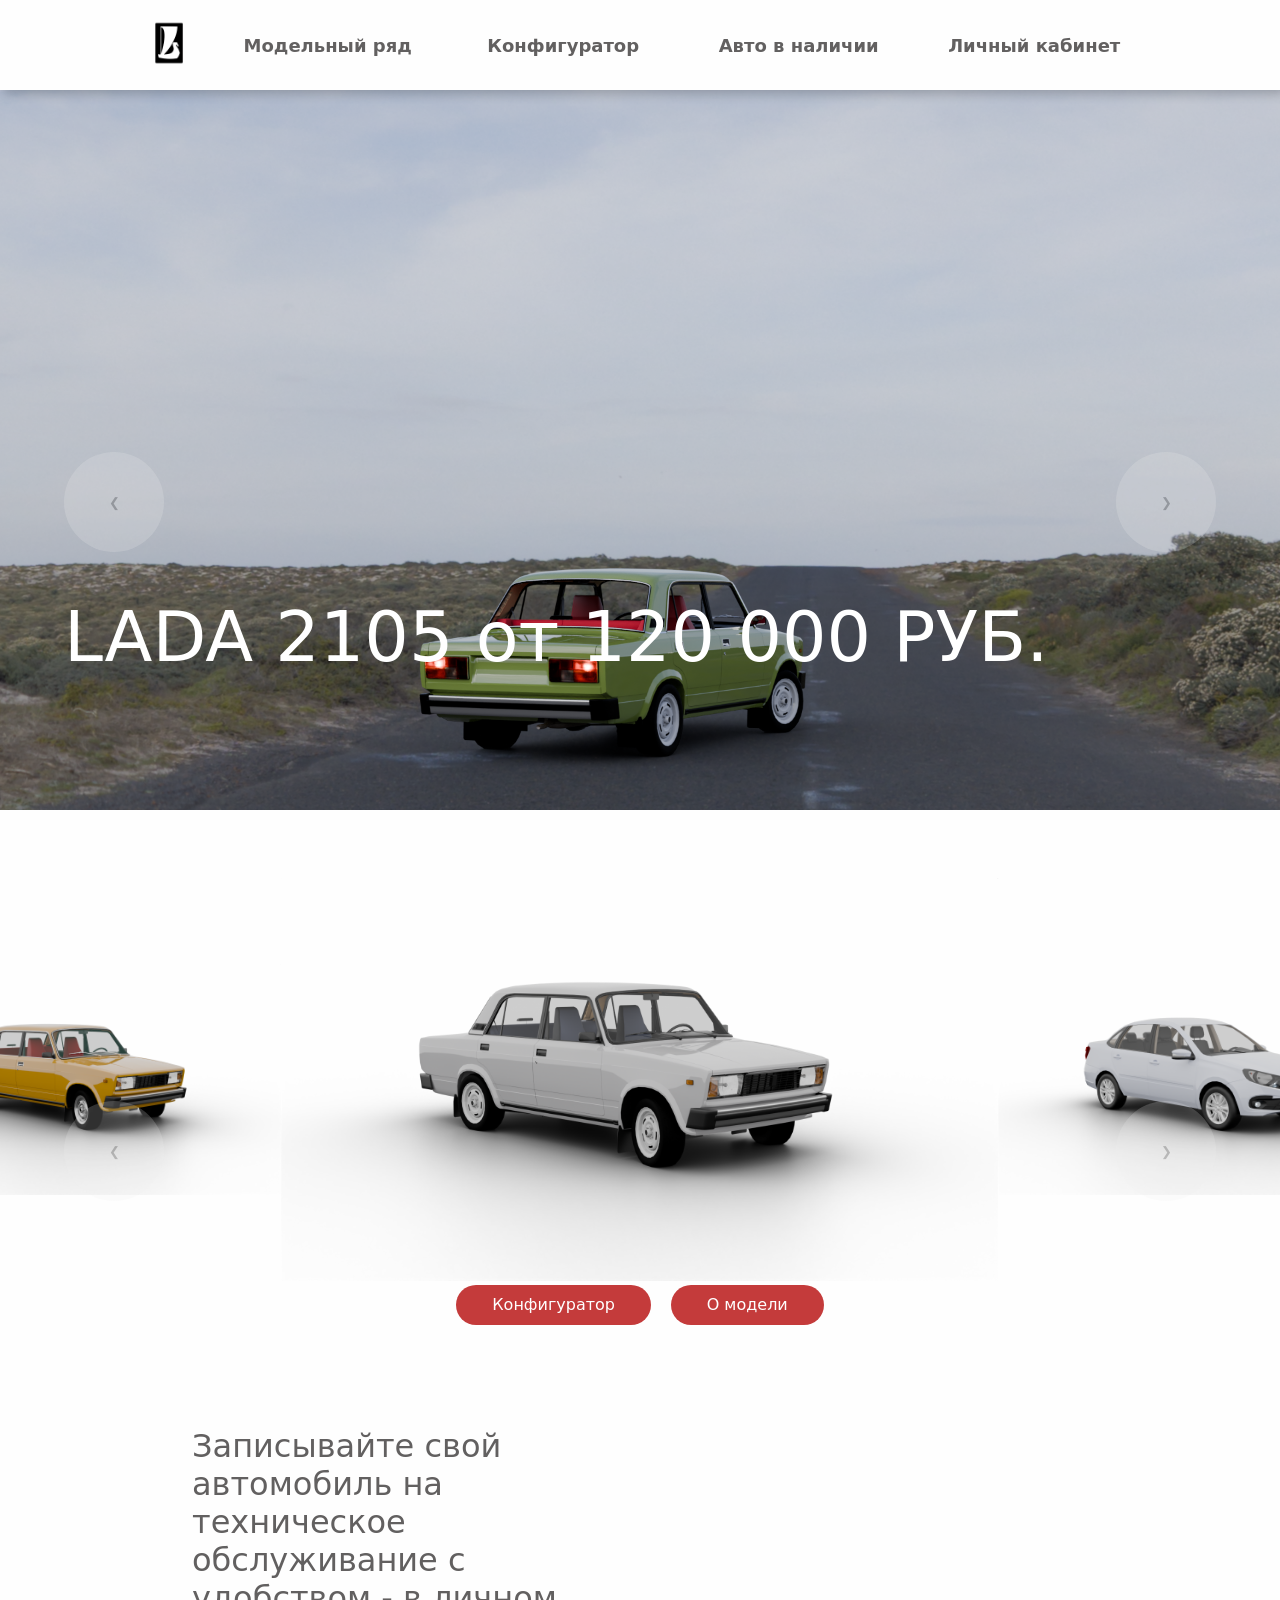
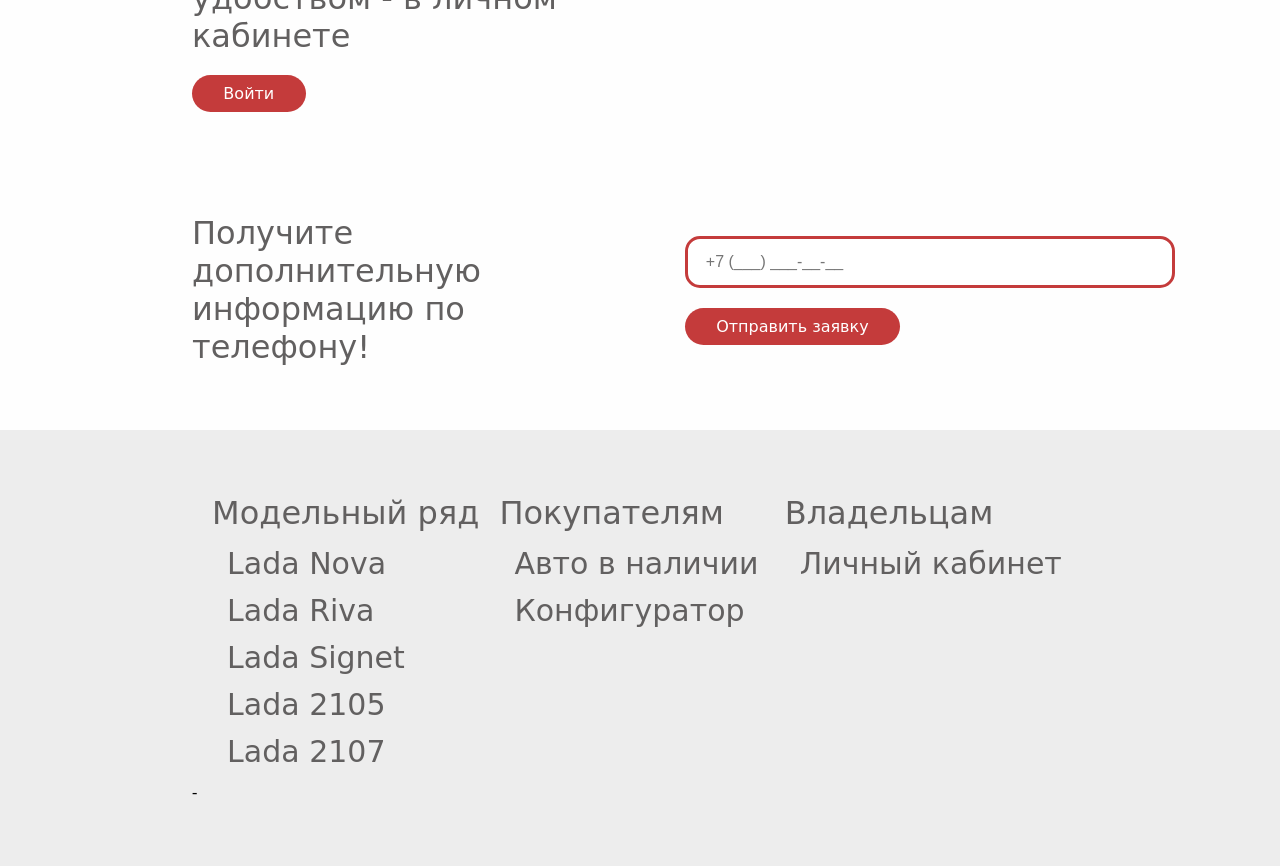
==== index.html @ 24da42d7 "авто в наличии" ====
<!DOCTYPE html>
<html lang="ru">
<head>
    <link rel="stylesheet" href="styles/pages/main_page/main_page.css">
    <meta charset="UTF-8">
    <meta name="viewport" content="width=device-width, initial-scale=1.0">
    <title>LADA</title>
</head>
<body>
    <header>
        <nav>
            <a href="index.html">
                <img src="media/logo.png" alt="Логотип" class="image--scaling">
            </a>
            <button class="burger" id="burgerBtn" aria-label="Открыть меню">
                <span class="burger__line"></span>
                <span class="burger__line"></span>
                <span class="burger__line"></span>
            </button>
            <div class="navigation__buttons" id="navMenu">
                <a href="models.html" class="button--sharp">Модельный ряд</a>
                <a class="button--sharp">Конфигуратор</a>
                <a href="actual.html" class="button--sharp">Авто в наличии</a>
                <a href="profile.html" class="button--sharp">Личный кабинет</a>
            </div>
        </nav>
    </header>
    <section class="sales">
            <button class="button--left" id="sales__switch--left">&#10094;</button>
            <div class="sales__cards" id="sales__cards">
                <div id="lada2105" class="sales__card">
                    <img src="media/render.png" class="image--fullfill">
                    <div class="text--title">LADA 2105 от 120 000 РУБ.</div>
                </div>
                <div id="lada2105" class="sales__card">
                    <img src="media/render2.png" class="image--fullfill">
                    <div class="text--title">LADA 2105 от 120 000 РУБ.</div>
                </div>
                <div id="ladaRiva" class="sales__card">
                    <img src="media/render3.png" class="image--fullfill">
                    <div class="text--title">НОВАЯ GRANTA 1.6 MT от 215.000 РУБ.</div>
                </div>
            </div>
            <button class="button--next" id="sales__switch--right">&#10095;</button>
        </section>
        <section class="popular">
            <button class="button--left" id="popular__switch--left">&#10094;</button>
            <div class="popular__track" id="popular__track">
                <div class="popular__card">
                    <img src="media/img1.png" alt="Подробнее" class="image--scaling">
                </div>
                <div class="popular__card">
                    <img src="media/img2.png" alt="Подробнее" class="image--scaling">
                </div>
                <div class="popular__card">
                    <img src="media/img3.png" alt="Подробнее" class="image--scaling">
                </div>
                <div class="popular__card">
                    <img src="media/img4.png" alt="Подробнее" class="image--scaling">
                </div>
                <div class="popular__card">
                    <img src="media/img5.png" alt="Подробнее" class="image--scaling">
                </div>
                <div class="popular__card">
                    <img src="media/img6.png" alt="Подробнее" class="image--scaling">
                </div>
            </div>
            <div class="popular__actions">
                <button class="button--red">Конфигуратор</button>
                <button class="button--red">О модели</button>
            </div>
            <button class="button--next" id="popular__switch--right">&#10095;</button>
        </section>
        <section class="service">
            <div class="service__info">
                <div class="text--gray">
                    Записывайте свой автомобиль на техническое обслуживание с удобством - в личном кабинете
                </div>
                <button class="button--red">Войти</button>
            </div>
        </section>
        <section class="consultation">
            <div class="text--gray">
                Получите дополнительную информацию по телефону!
            </div>
            <div class="consultation__form">
                <input class="input--text" type="tel" placeholder="+7 (___) ___-__-__">
                <button class="button--red">Отправить заявку</button>
            </div>
        </section>
    <footer class="footer">
        <div class="footer__lists">
            <div class="footer__list">
                <div class="text--gray">
                    Модельный ряд
                </div>
                <ul class="list">
                    <li>
                        <button class="button--light">Lada Nova</button>
                    </li>
                    <li>
                        <button class="button--light">Lada Riva</button>
                    </li>
                    <li>
                        <button class="button--light">Lada Signet</button>
                    </li>
                    <li>
                        <button class="button--light">Lada 2105</button>
                    </li>
                    <li>
                        <button class="button--light">Lada 2107</button>
                    </li>
                </ul>
            </div>
            <div class="footer__list">
                <div class="text--gray">
                    Покупателям
                </div>
                <ul class="list">
                     <li>
                        <button class="button--light">Авто в наличии</button>
                    </li>
                    <li>
                        <button class="button--light">Конфигуратор</button>
                    </li>
                </ul>
            </div>
            <div class="footer__list">
                <div class="text--gray">
                    Владельцам
                </div>
                <ul class="list">
                     <li>
                        <button class="button--light">Личный кабинет</button>
                    </li>
                </ul>
            </div>
        </div>
        <div class="footer__legal">
            -
        </div>
    </footer>
    <script src="styles/components/navigation/burger.js"></script>
    <script src="styles/pages/main_page/popular.js"></script>
    <script src="styles/pages/main_page/sales.js"></script>
</body>
</html>
---- styles/pages/main_page/main_page.css ----
@import url('../../components/buttons.css');
@import url('../../components/footer.css');
@import url('../../components/images.css');
@import url('../../components/input.css');
@import url('../../components/navigation/navigation.css');
@import url('../../components/titles.css');

body {
    margin: 0;
    padding: 0;
    background-color: #fefefe;
}

.popular {
    padding: 5% 10%;
    display: flex;
    flex-direction: column;
    align-items: center;
    justify-content: center;
    position: relative;
    overflow: hidden;
}

.popular__actions {
    display: flex;
    flex-direction: row;
    justify-content: center;
    gap: 20px;
    width: 50%;
    height: 20%;
}

@media (max-width: 768px) {
    .popular__actions {
        display: flex;
        flex-direction: column;
        justify-content: center;
        gap: 20px;
        align-items: center;
        overflow: hidden;
        width: 50%;
        height: 20%;
    }
}

.popular__track {
    display: flex;
    flex-direction: row;
    align-items: center;
    justify-content: center;
    width: 200%;
}

.popular__card {
    flex-basis: calc(20%);
    flex-grow: 0;
    flex-shrink: 0;
    height: 100%;
    transition: flex-basis 0.4s ease-in-out;
}

.popular__card.active {
    flex-basis: 35%;
}

@media (max-width: 768px) {
    .popular__card {
    flex-basis: 100%;
    flex-grow: 0;
    flex-shrink: 0;
    height: 100%;
    }   
    .popular__card.active {
    flex-basis: 100%;
    flex-grow: 0;
    flex-shrink: 0;
    height: 100%;
    }   
}

.sales {
    display: flex;
    position: relative;
    align-items: center;
    overflow: hidden;
}

.sales__cards{
    width: 300%;
    display: flex;
    flex-direction: row;
    align-items: center;
    justify-content: center;
}

.sales__card{
    flex: 0 0 100%;
    width: 100%;
    position: relative;
    overflow: hidden;
}

.cars {
    height: 1000px;
}

.service {
    padding-left: 15%;
    padding-right: 15%;
    padding-bottom: 3%;
    padding-top: 3%;
    gap:20px;
    height: 100%;
    display: grid;
    grid-template-columns: 50% 50%;
}

.service__info {
    display: flex;
    flex-direction: column;
    gap:20px;
    min-width: 0;
}

.consultation {
    display: grid;
    grid-template-columns: 50% 50%;
    padding-top: 5%;
    padding-bottom:5%;
    padding-left: 15%;
    padding-right: 15%;
    gap:5%;
}

.consultation__form {
    display: flex;
    flex-direction: column;
    gap: 20px;
    justify-content: center;
}
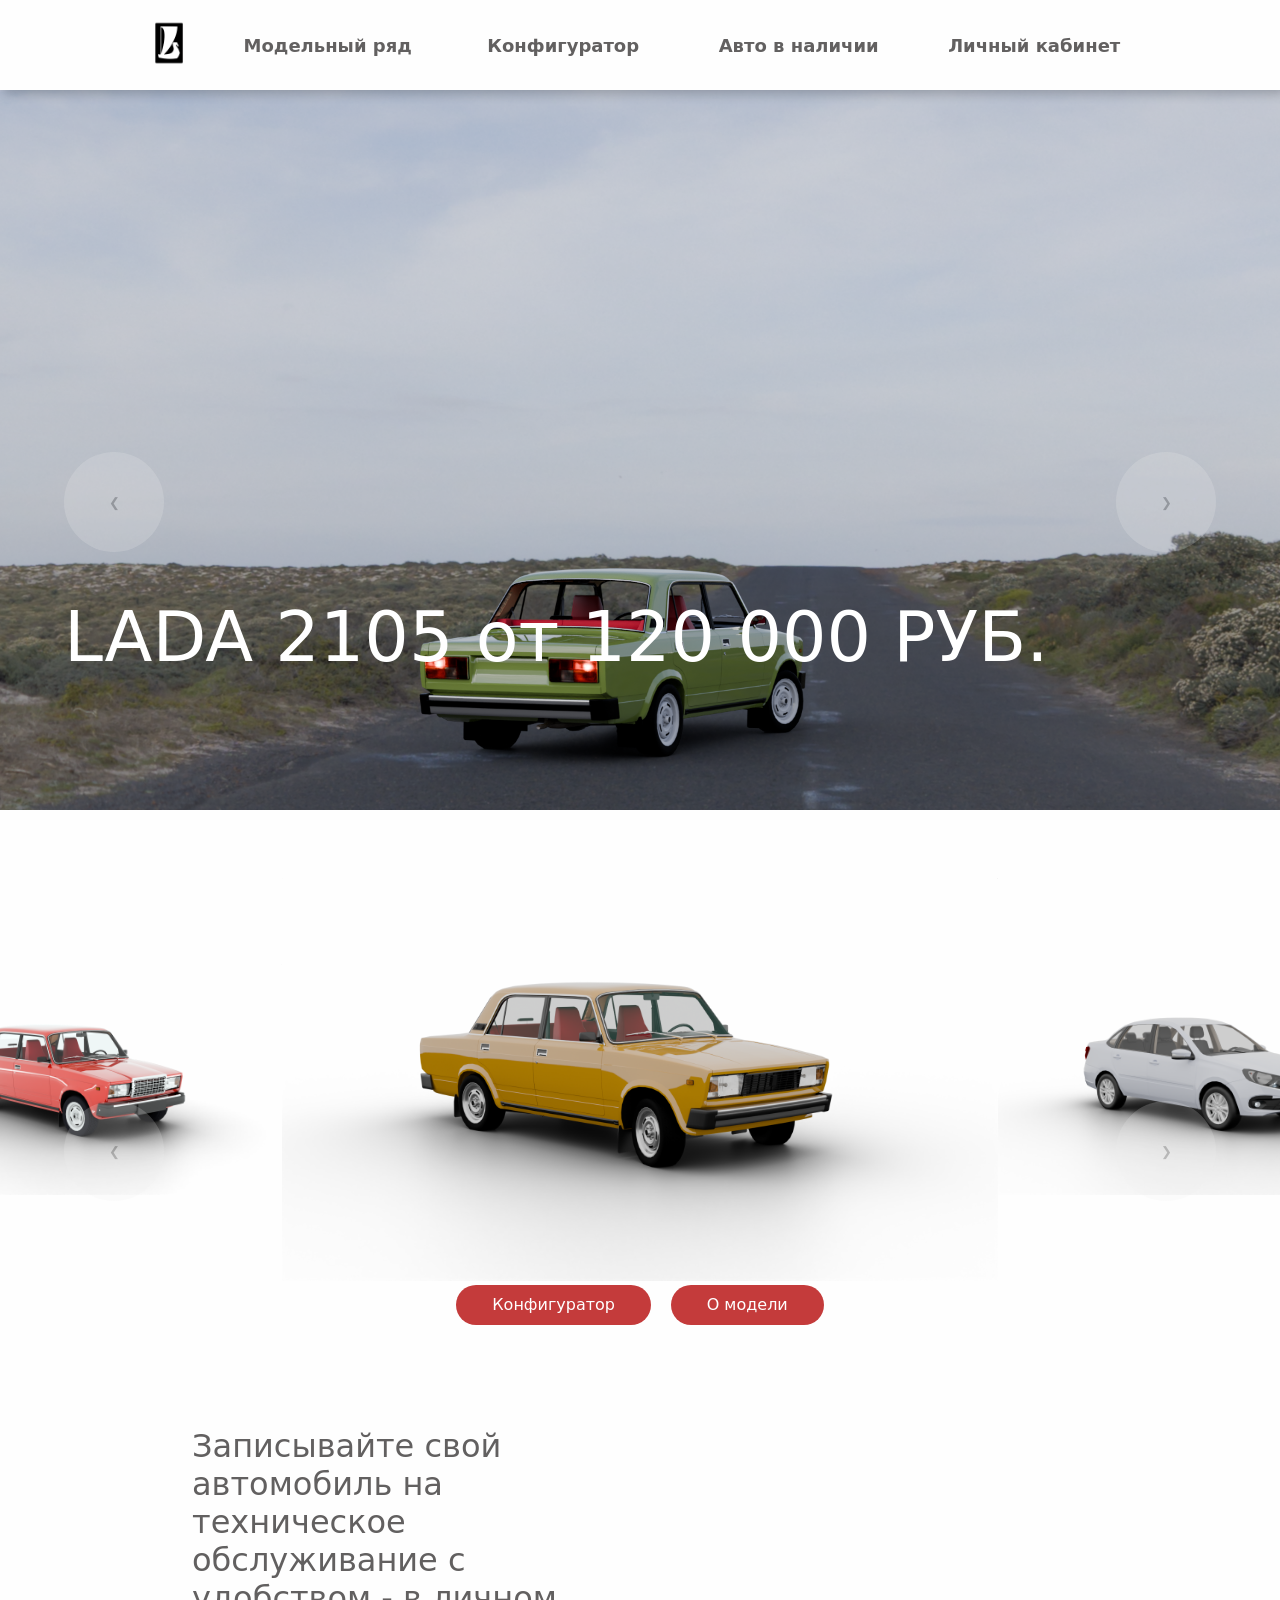
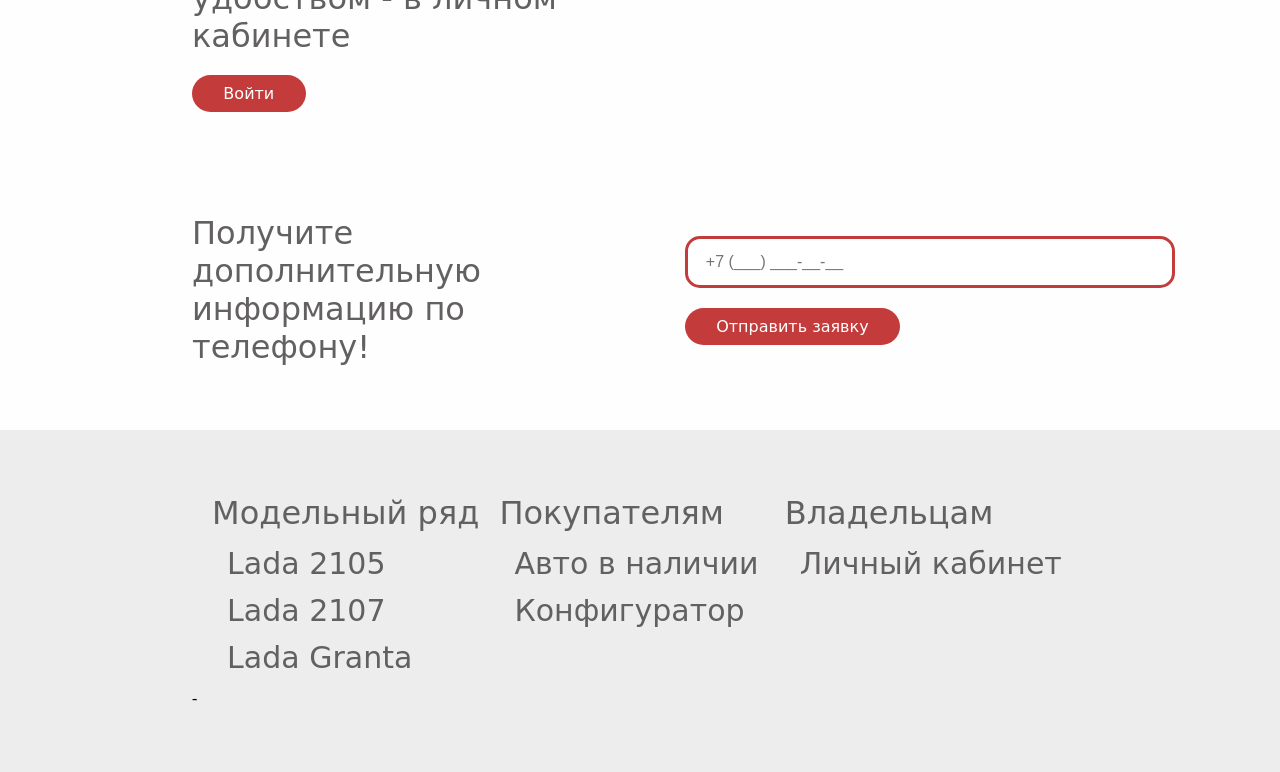
==== commit 26e7510c: "конфигуратор" ====
--- a/index.html
+++ b/index.html
@@ -47,22 +47,19 @@
             <button class="button--left" id="popular__switch--left">&#10094;</button>
             <div class="popular__track" id="popular__track">
                 <div class="popular__card">
-                    <img src="media/img1.png" alt="Подробнее" class="image--scaling">
+                    <img src="media/img6.png" alt="Семейство Granta" class="image--scaling">
                 </div>
                 <div class="popular__card">
-                    <img src="media/img2.png" alt="Подробнее" class="image--scaling">
+                    <img src="media/img1.png" alt="Семейство 2107" class="image--scaling">
                 </div>
                 <div class="popular__card">
-                    <img src="media/img3.png" alt="Подробнее" class="image--scaling">
+                    <img src="media/img3.png" alt="Семейство 2105" class="image--scaling">
                 </div>
                 <div class="popular__card">
-                    <img src="media/img4.png" alt="Подробнее" class="image--scaling">
+                    <img src="media/img5.png" alt="Семейство Granta" class="image--scaling">
                 </div>
                 <div class="popular__card">
-                    <img src="media/img5.png" alt="Подробнее" class="image--scaling">
-                </div>
-                <div class="popular__card">
-                    <img src="media/img6.png" alt="Подробнее" class="image--scaling">
+                    <img src="media/img2.png" alt="Семейство 2107" class="image--scaling">
                 </div>
             </div>
             <div class="popular__actions">
@@ -96,19 +93,13 @@
                 </div>
                 <ul class="list">
                     <li>
-                        <button class="button--light">Lada Nova</button>
-                    </li>
-                    <li>
-                        <button class="button--light">Lada Riva</button>
-                    </li>
-                    <li>
-                        <button class="button--light">Lada Signet</button>
-                    </li>
-                    <li>
                         <button class="button--light">Lada 2105</button>
                     </li>
                     <li>
                         <button class="button--light">Lada 2107</button>
+                    </li>
+                    <li>
+                        <button class="button--light">Lada Granta</button>
                     </li>
                 </ul>
             </div>
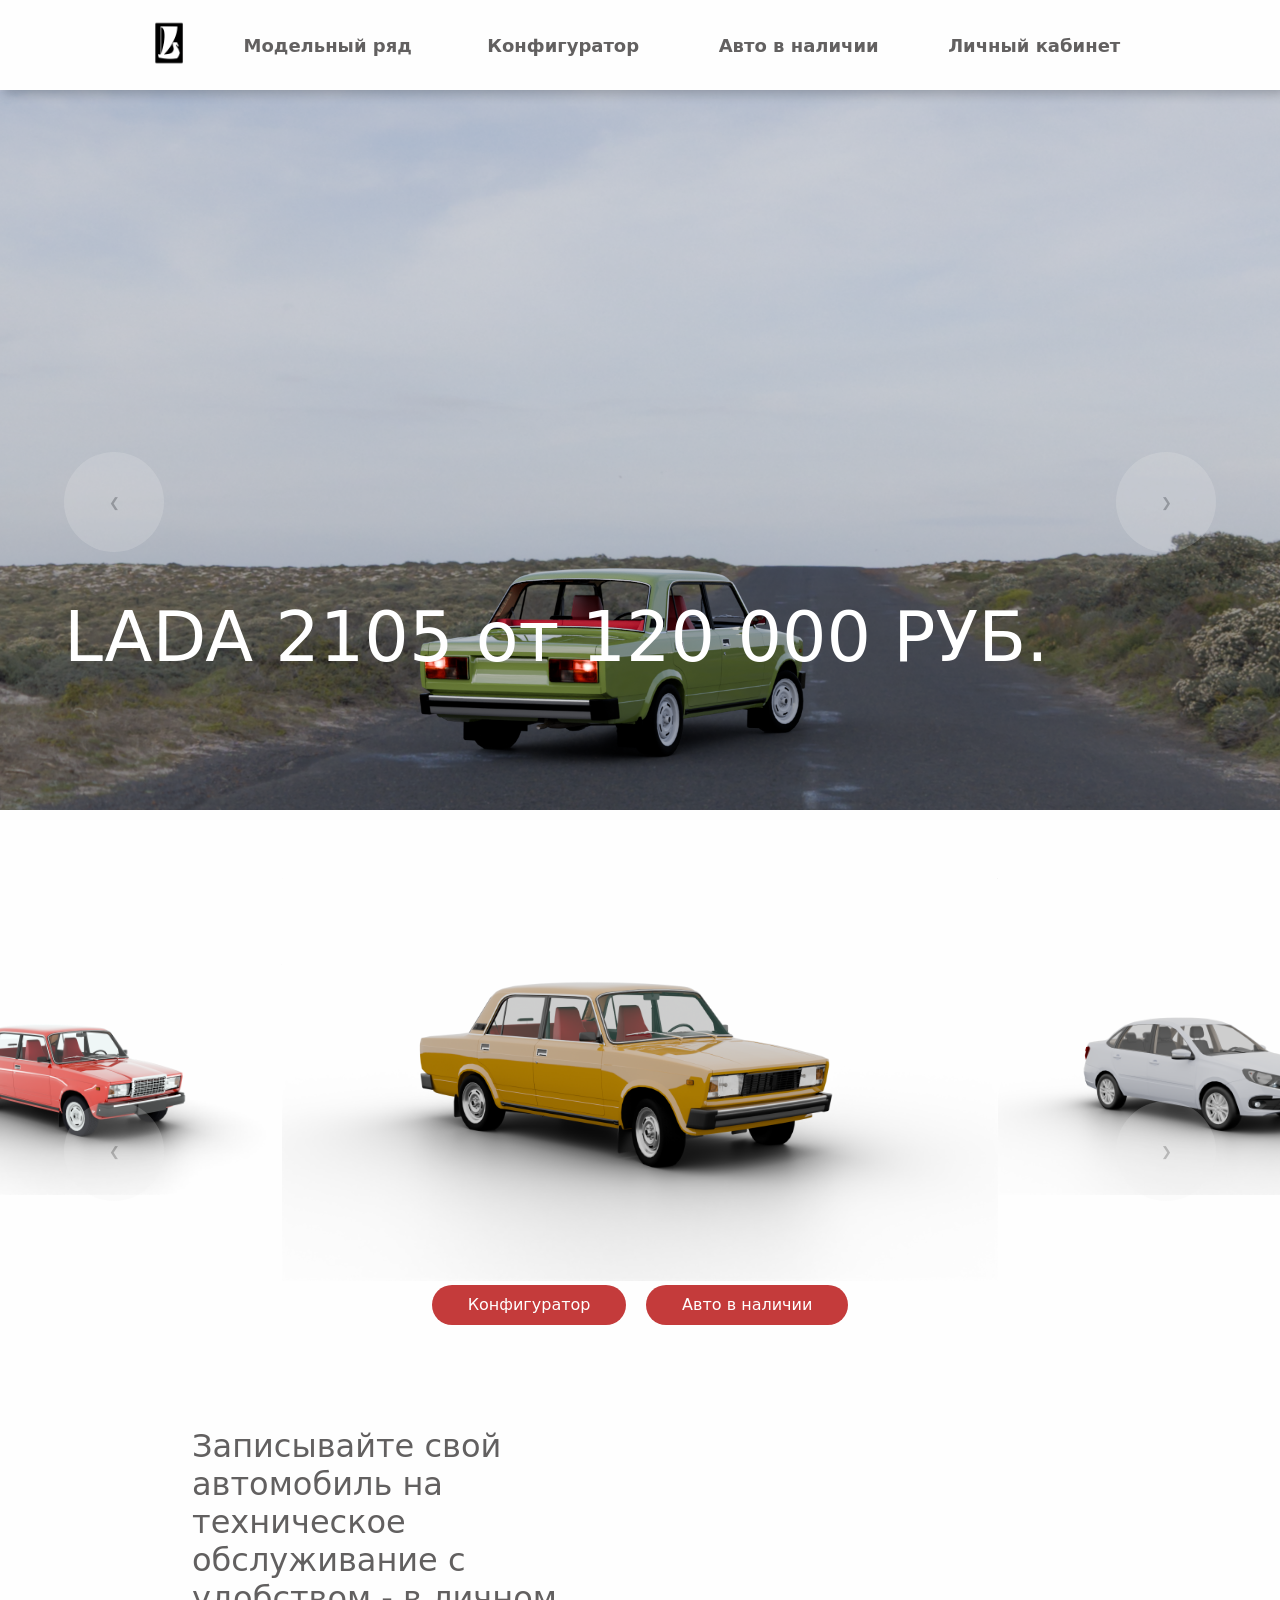
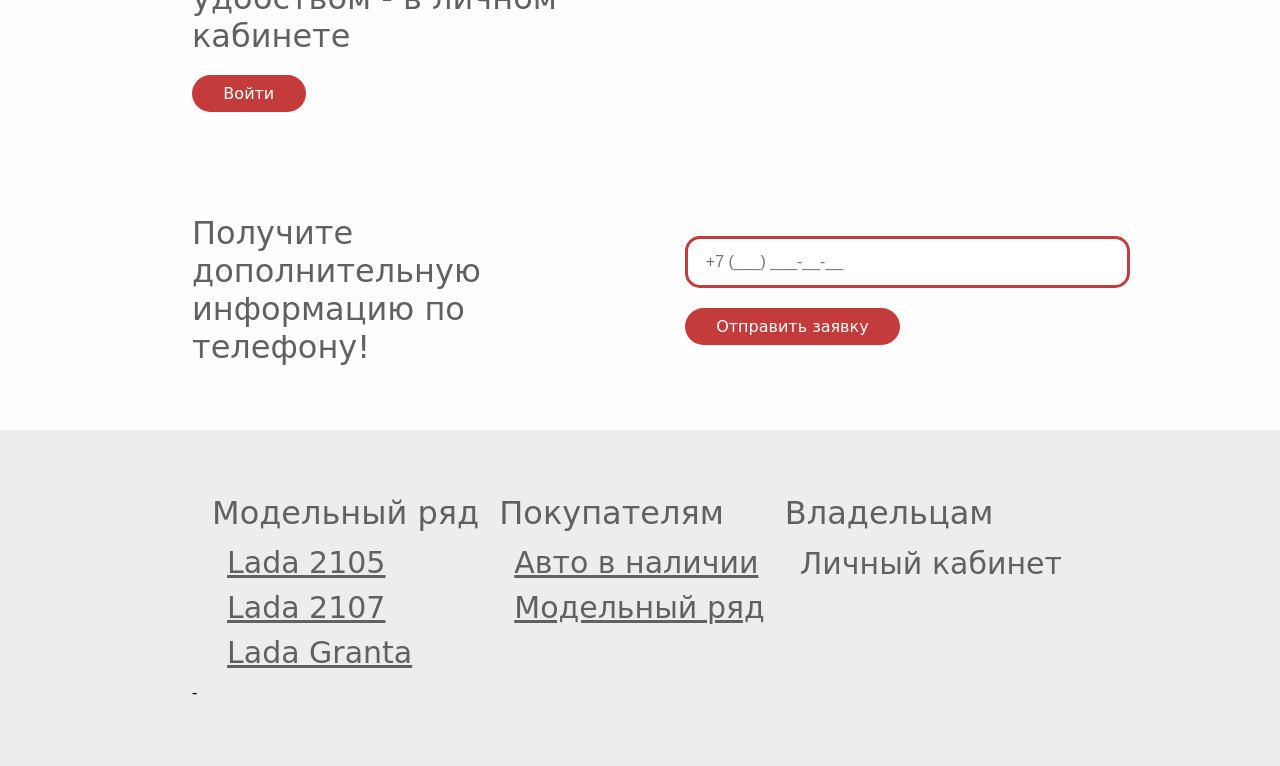
==== commit 09bb94ab: "ссылки, форма входа" ====
--- a/index.html
+++ b/index.html
@@ -8,22 +8,32 @@
 </head>
 <body>
     <header>
-        <nav>
-            <a href="index.html">
-                <img src="media/logo.png" alt="Логотип" class="image--scaling">
-            </a>
-            <button class="burger" id="burgerBtn" aria-label="Открыть меню">
-                <span class="burger__line"></span>
-                <span class="burger__line"></span>
-                <span class="burger__line"></span>
-            </button>
-            <div class="navigation__buttons" id="navMenu">
-                <a href="models.html" class="button--sharp">Модельный ряд</a>
-                <a class="button--sharp">Конфигуратор</a>
-                <a href="actual.html" class="button--sharp">Авто в наличии</a>
-                <a href="profile.html" class="button--sharp">Личный кабинет</a>
+        <div class="header__content">
+            <nav>
+                <a href="index.html">
+                    <img src="media/logo.png" alt="Логотип" class="image--scaling">
+                </a>
+                <button class="burger" id="burgerBtn" aria-label="Открыть меню">
+                    <span class="burger__line"></span>
+                    <span class="burger__line"></span>
+                    <span class="burger__line"></span>
+                </button>
+                <div class="navigation__buttons" id="navMenu">
+                    <a href="models.html" class="button--sharp">Модельный ряд</a>
+                    <a href="configurator.html" class="button--sharp">Конфигуратор</a>
+                    <a href="actual.html" class="button--sharp">Авто в наличии</a>
+                    <a href="profile.html" class="button--sharp">Личный кабинет</a>
+                </div>
+            </nav>
+            <div class="auth">
+                <div class="auth__auth">
+                    <input class="input--text" type="tel" placeholder="+7 (___) ___-__-__">
+                    <input class="input--text" type="password" placeholder="Пароль">
+                    <button class="button--red">Вход</button>
+                    <button class="button--red">Регистрация</button>
+                </div>
             </div>
-        </nav>
+        </div>
     </header>
     <section class="sales">
             <button class="button--left" id="sales__switch--left">&#10094;</button>
@@ -64,7 +74,7 @@
             </div>
             <div class="popular__actions">
                 <button class="button--red">Конфигуратор</button>
-                <button class="button--red">О модели</button>
+                <button class="button--red">Авто в наличии</button>
             </div>
             <button class="button--next" id="popular__switch--right">&#10095;</button>
         </section>
@@ -85,7 +95,7 @@
                 <button class="button--red">Отправить заявку</button>
             </div>
         </section>
-    <footer class="footer">
+   <footer class="footer">
         <div class="footer__lists">
             <div class="footer__list">
                 <div class="text--gray">
@@ -93,13 +103,13 @@
                 </div>
                 <ul class="list">
                     <li>
-                        <button class="button--light">Lada 2105</button>
+                        <a href="configurator.html" class="button--light">Lada 2105</a>
                     </li>
                     <li>
-                        <button class="button--light">Lada 2107</button>
+                        <a href="configurator.html" class="button--light">Lada 2107</a>
                     </li>
                     <li>
-                        <button class="button--light">Lada Granta</button>
+                        <a href="configurator.html" class="button--light">Lada Granta</a>
                     </li>
                 </ul>
             </div>
@@ -108,11 +118,11 @@
                     Покупателям
                 </div>
                 <ul class="list">
-                     <li>
-                        <button class="button--light">Авто в наличии</button>
+                    <li>
+                        <a href="actual.html" class="button--light">Авто в наличии</a>
                     </li>
                     <li>
-                        <button class="button--light">Конфигуратор</button>
+                        <a href="models.html" class="button--light">Модельный ряд</a>
                     </li>
                 </ul>
             </div>
--- a/styles/pages/main_page/main_page.css
+++ b/styles/pages/main_page/main_page.css
@@ -4,6 +4,7 @@
 @import url('../../components/input.css');
 @import url('../../components/navigation/navigation.css');
 @import url('../../components/titles.css');
+@import url("../../components/auth/auth.css");
 
 body {
     margin: 0;
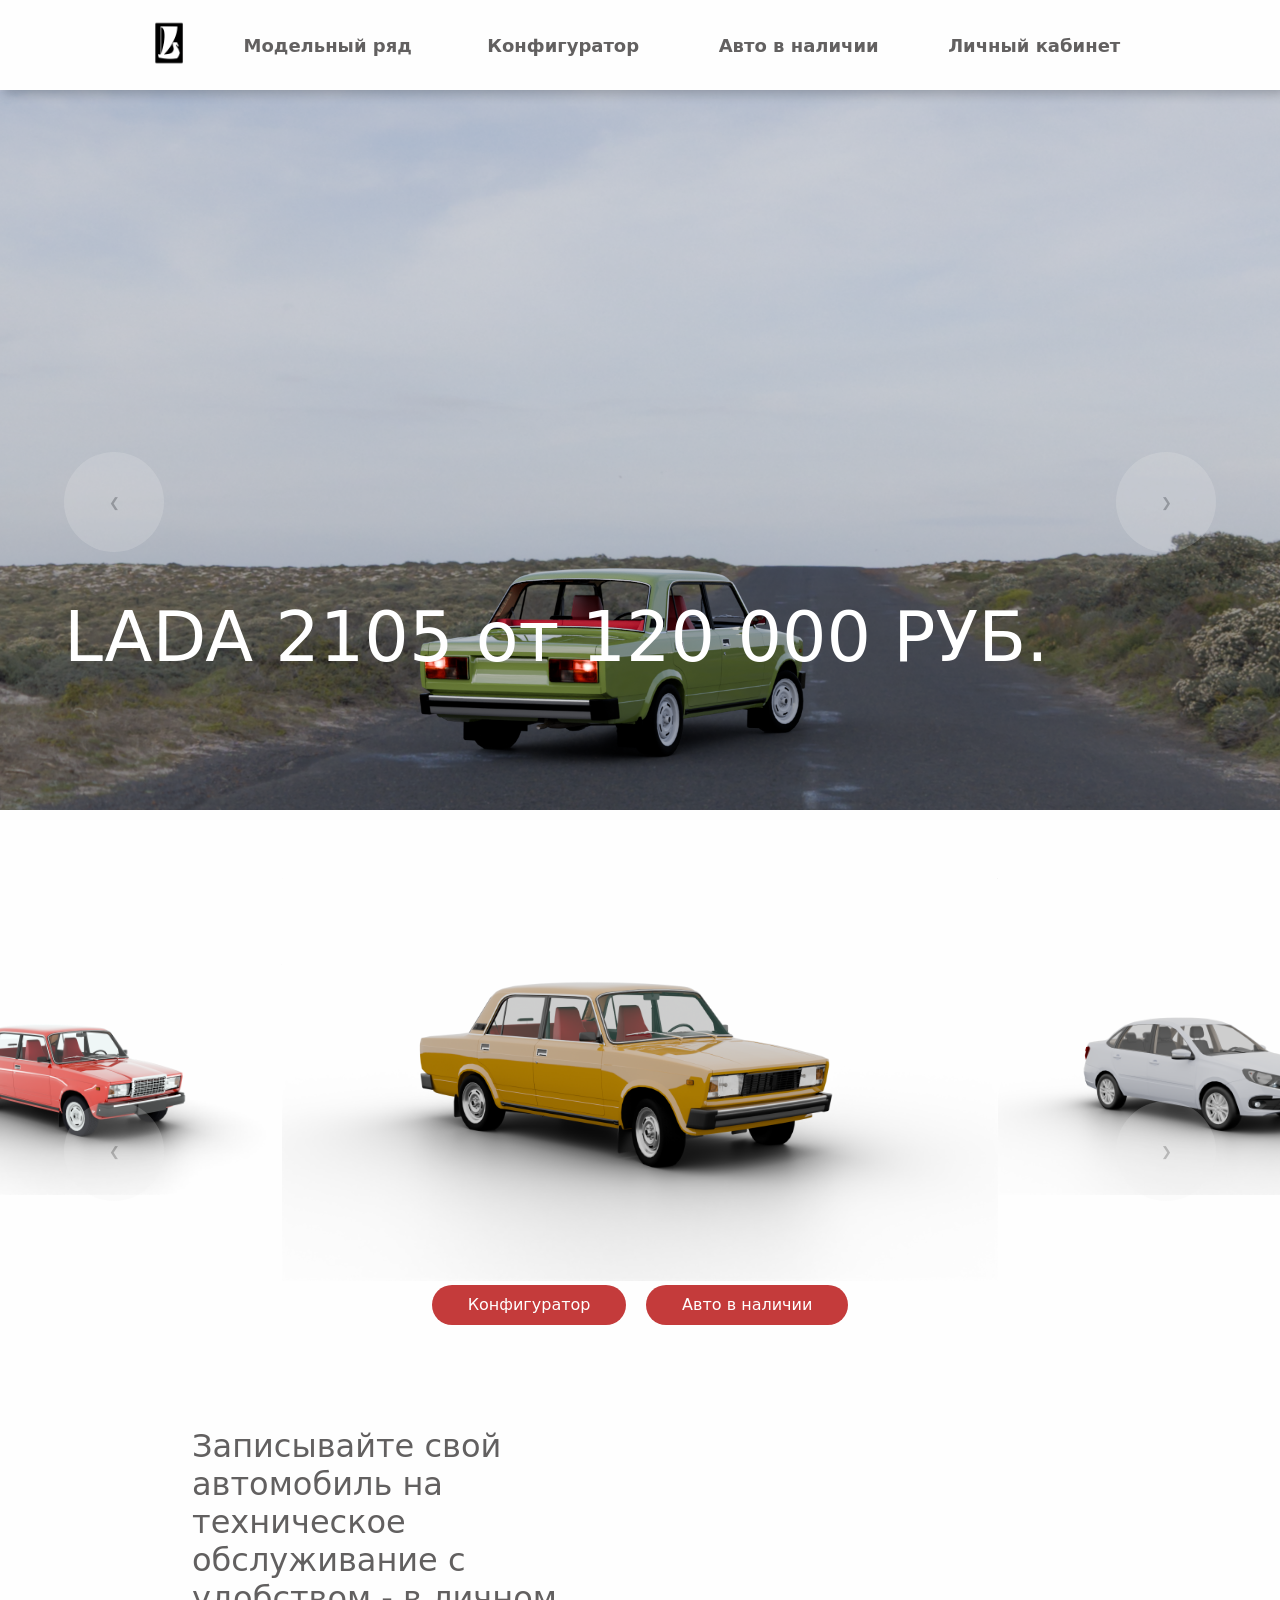
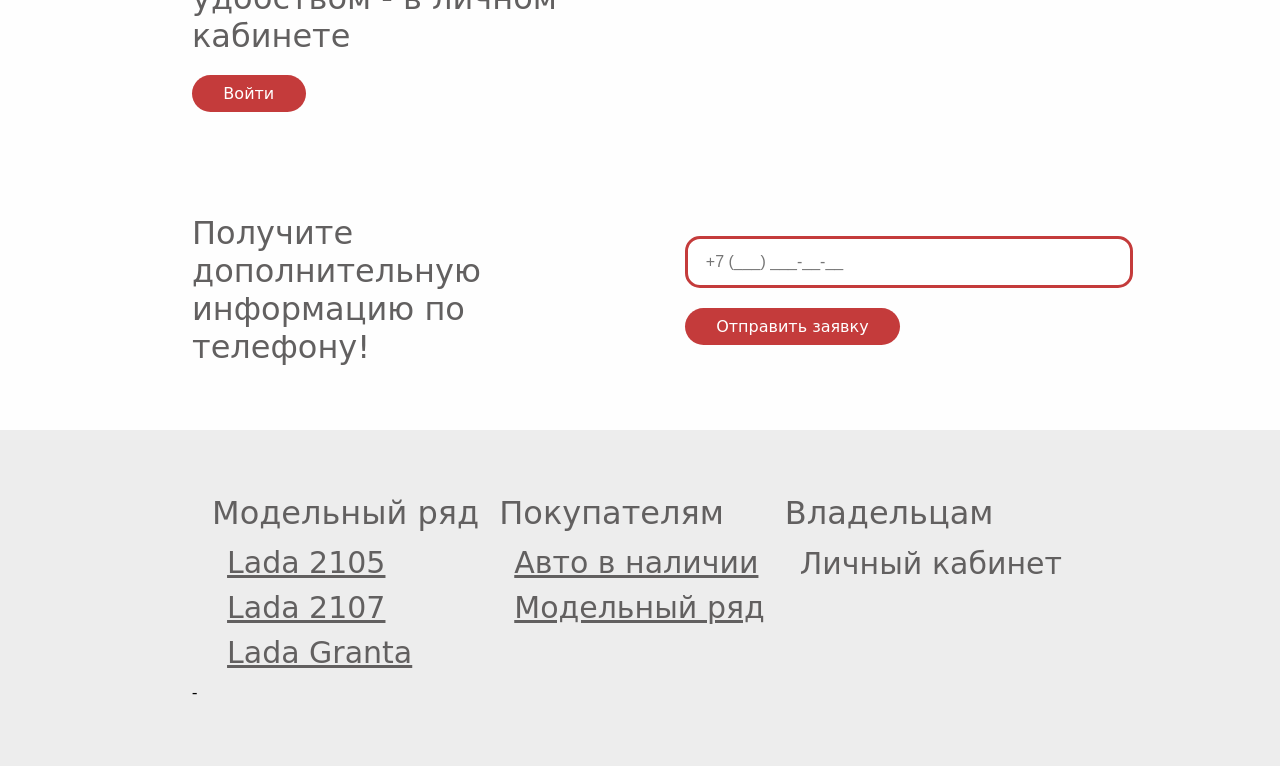
==== commit 5a591056: "формы регистрации и авторизации" ====
--- a/index.html
+++ b/index.html
@@ -31,6 +31,22 @@
                     <input class="input--text" type="password" placeholder="Пароль">
                     <button class="button--red">Вход</button>
                     <button class="button--red">Регистрация</button>
+                </div>
+                <div class="auth__register">
+                    <input class="input--text" type="tel" placeholder="+7 (___) ___-__-__">
+                    <input class="input--text" type="password" placeholder="Фамилия">
+                    <input class="input--text" type="password" placeholder="Имя">
+                    <input class="input--text" type="password" placeholder="Отчество">
+                    <input class="input--text" type="password" placeholder="Пароль">
+                    <input class="input--text" type="password" placeholder="Повторите пароль">
+                    <select id="city" name="city">
+                        <option value="">Город</option>
+                        <option value="msk">Москва</option>
+                        <option value="spb">Санкт-Петербург</option>
+                        <option value="ekb">Екатеринбург</option>
+                    </select>
+                    <button class="button--red">Зарегистрироваться</button>
+                    <button class="button--red">Назад</button>
                 </div>
             </div>
         </div>
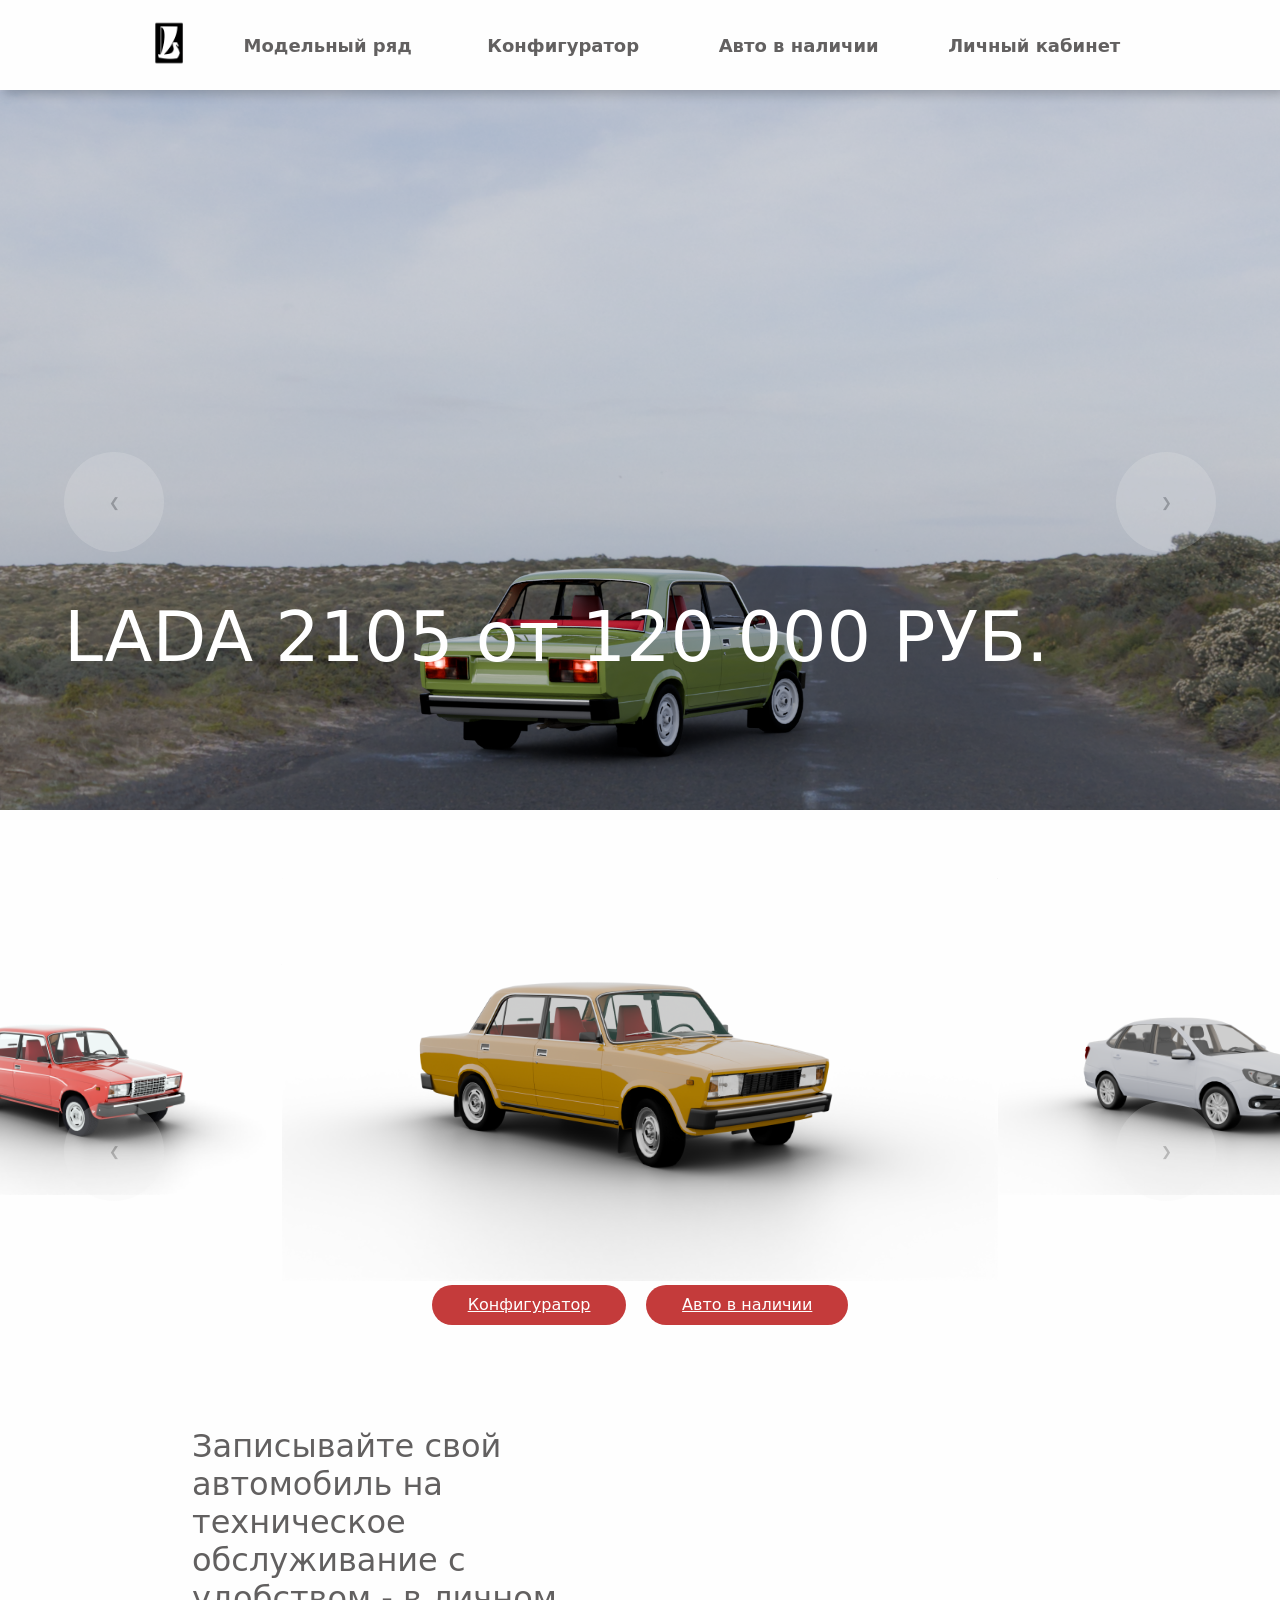
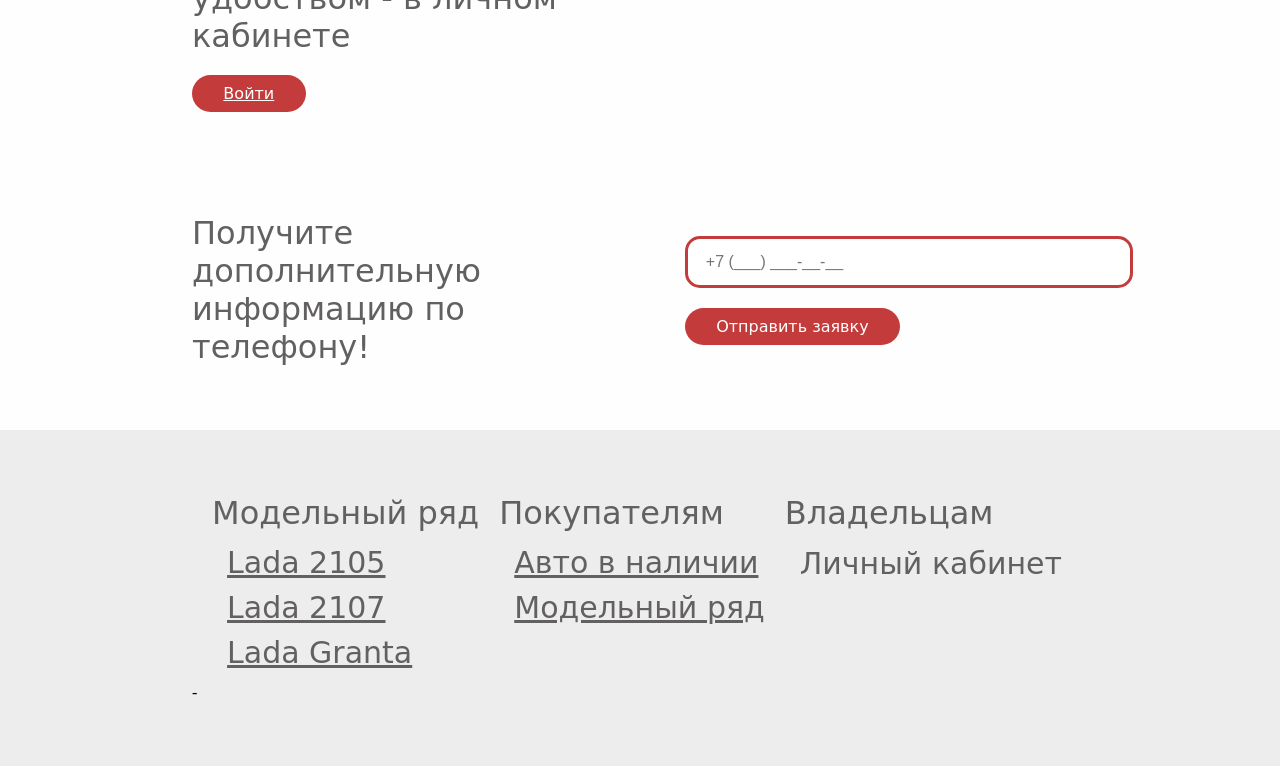
==== commit a7ea3e16: "3 лаба" ====
--- a/index.html
+++ b/index.html
@@ -89,8 +89,8 @@
                 </div>
             </div>
             <div class="popular__actions">
-                <button class="button--red">Конфигуратор</button>
-                <button class="button--red">Авто в наличии</button>
+                <a href="configurator.html" class="button--red">Конфигуратор</a>
+                <a href="actual.html" class="button--red">Авто в наличии</a>
             </div>
             <button class="button--next" id="popular__switch--right">&#10095;</button>
         </section>
@@ -99,7 +99,7 @@
                 <div class="text--gray">
                     Записывайте свой автомобиль на техническое обслуживание с удобством - в личном кабинете
                 </div>
-                <button class="button--red">Войти</button>
+                <a href="profile.html" class="button--red">Войти</a>
             </div>
         </section>
         <section class="consultation">
